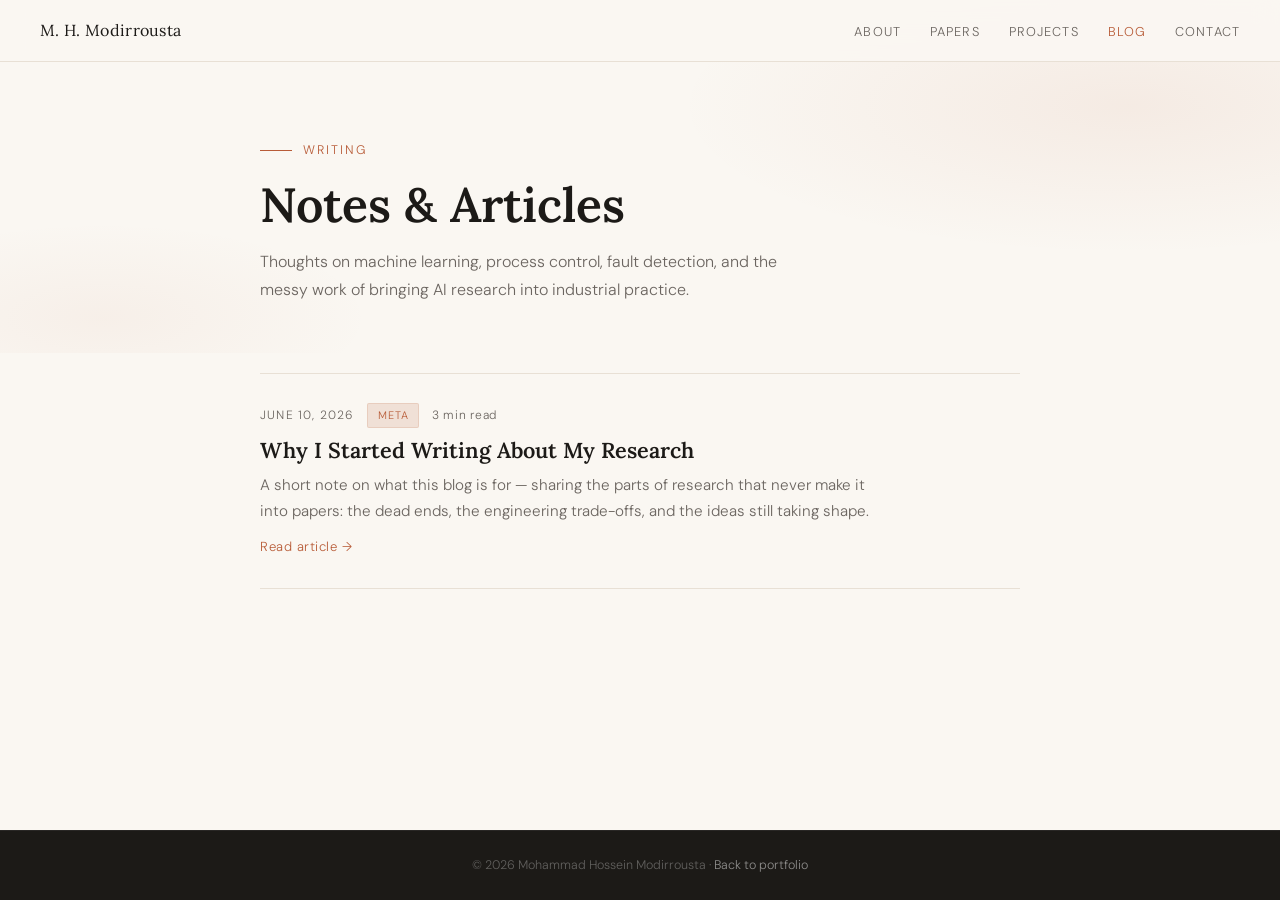
==== blog.html @ 7371b6be "Add initial blog.html structure and styles" ====
<!DOCTYPE html>
<html lang="en">
<head>
  <meta charset="UTF-8" />
  <meta name="viewport" content="width=device-width, initial-scale=1.0"/>
  <title>Blog · Mohammad Hossein Modirrousta</title>
  <meta name="description" content="Notes and articles by Mohammad Hossein Modirrousta on machine learning, process control, fault detection, and causal discovery."/>
  <link href="https://fonts.googleapis.com/css2?family=Lora:ital,wght@0,400;0,600;1,400&family=DM+Sans:wght@300;400;500&display=swap" rel="stylesheet"/>
  <style>
    *, *::before, *::after { box-sizing: border-box; margin: 0; padding: 0; }

    :root {
      --cream: #faf7f2;
      --warm-white: #fff9f3;
      --ink: #1c1a17;
      --muted: #6b6560;
      --accent: #b85c38;
      --accent-light: #f0e0d6;
      --border: #e8e0d5;
      --section-bg: #f5f0e8;
    }

    html { scroll-behavior: smooth; }

    body {
      background: var(--cream);
      color: var(--ink);
      font-family: 'DM Sans', sans-serif;
      font-weight: 300;
      line-height: 1.7;
      overflow-x: hidden;
      min-height: 100vh;
      display: flex; flex-direction: column;
    }

    /* ── NAV ── */
    nav {
      position: fixed; top: 0; left: 0; right: 0;
      background: rgba(250,247,242,0.92);
      backdrop-filter: blur(12px);
      border-bottom: 1px solid var(--border);
      z-index: 100;
      padding: 0 2.5rem;
      display: flex; align-items: center; justify-content: space-between;
      height: 62px;
      transition: box-shadow 0.3s;
    }
    nav.scrolled { box-shadow: 0 2px 20px rgba(0,0,0,0.08); }
    .nav-name {
      font-family: 'Lora', serif;
      font-size: 1rem;
      letter-spacing: 0.02em;
      color: var(--ink);
      text-decoration: none;
    }
    .nav-links { display: flex; gap: 1.8rem; list-style: none; align-items: center; }
    .nav-links a {
      text-decoration: none;
      font-size: 0.8rem;
      letter-spacing: 0.09em;
      text-transform: uppercase;
      color: var(--muted);
      transition: color 0.2s;
      position: relative;
    }
    .nav-links a::after {
      content: ''; position: absolute; bottom: -3px; left: 0; right: 0;
      height: 1.5px; background: var(--accent);
      transform: scaleX(0); transform-origin: left;
      transition: transform 0.25s ease;
    }
    .nav-links a:hover { color: var(--accent); }
    .nav-links a:hover::after { transform: scaleX(1); }
    .nav-links a.nav-active { color: var(--accent); }

    /* ── BLOG HEADER ── */
    .blog-head {
      padding: 140px 2.5rem 50px;
      position: relative; overflow: hidden;
    }
    .blog-head-bg {
      position: absolute; inset: 0;
      background:
        radial-gradient(ellipse 50% 60% at 88% 30%, rgba(184,92,56,0.08) 0%, transparent 70%),
        radial-gradient(ellipse 35% 45% at 8% 90%, rgba(184,92,56,0.05) 0%, transparent 60%);
      pointer-events: none;
    }
    .blog-head-inner { max-width: 760px; margin: 0 auto; position: relative; }
    .blog-eyebrow {
      font-size: 0.78rem; letter-spacing: 0.16em;
      text-transform: uppercase; color: var(--accent);
      margin-bottom: 1rem;
      display: flex; align-items: center; gap: 0.7rem;
    }
    .blog-eyebrow::before {
      content: ''; display: block; width: 32px; height: 1px;
      background: var(--accent);
    }
    .blog-head h1 {
      font-family: 'Lora', serif;
      font-size: clamp(2rem, 4vw, 3rem);
      font-weight: 600; line-height: 1.15;
      margin-bottom: 1rem; color: var(--ink);
    }
    .blog-head p {
      font-size: 1rem; color: var(--muted); max-width: 540px;
    }

    /* ── POST LIST ── */
    .posts-wrap { flex: 1; padding: 20px 2.5rem 90px; }
    .posts-inner { max-width: 760px; margin: 0 auto; }

    .post-row {
      display: block; text-decoration: none; color: inherit;
      padding: 1.8rem 0;
      border-top: 1px solid var(--border);
      transition: padding-left 0.2s ease;
    }
    .posts-inner .post-row:last-child { border-bottom: 1px solid var(--border); }
    .post-row:hover { padding-left: 0.5rem; }
    .post-meta {
      display: flex; align-items: center; gap: 0.8rem;
      font-size: 0.75rem; letter-spacing: 0.06em;
      color: var(--muted); margin-bottom: 0.5rem;
      flex-wrap: wrap;
    }
    .post-date { text-transform: uppercase; letter-spacing: 0.1em; }
    .post-tag {
      background: var(--accent-light); color: var(--accent);
      font-size: 0.68rem; letter-spacing: 0.08em; text-transform: uppercase;
      padding: 0.15rem 0.6rem; border-radius: 2px;
      border: 1px solid rgba(184,92,56,0.15);
    }
    .post-readtime { color: var(--muted); }
    .post-row h2 {
      font-family: 'Lora', serif;
      font-size: 1.35rem; font-weight: 600;
      line-height: 1.35; margin-bottom: 0.5rem; color: var(--ink);
      transition: color 0.2s;
    }
    .post-row:hover h2 { color: var(--accent); }
    .post-excerpt { font-size: 0.95rem; color: var(--muted); max-width: 620px; }
    .post-arrow {
      display: inline-block; margin-top: 0.7rem;
      font-size: 0.82rem; color: var(--accent); letter-spacing: 0.04em;
    }

    .empty-note {
      padding: 2rem 0; border-top: 1px solid var(--border);
      color: var(--muted); font-size: 0.95rem;
    }

    /* ── FOOTER ── */
    footer {
      background: var(--ink);
      border-top: 1px solid rgba(255,255,255,0.06);
      padding: 1.5rem 2rem; text-align: center;
      font-size: 0.78rem; color: rgba(255,255,255,0.3);
    }
    footer a { color: rgba(255,255,255,0.5); text-decoration: none; }
    footer a:hover { color: var(--accent); }

    @media (max-width: 720px) {
      nav { padding: 0 1rem; }
      .nav-links { gap: 1rem; font-size: 0.72rem; }
      .blog-head { padding: 120px 1.5rem 40px; }
      .posts-wrap { padding: 10px 1.5rem 70px; }
    }
  </style>
</head>
<body>

<!-- NAV -->
<nav id="navbar">
  <a href="index.html" class="nav-name">M. H. Modirrousta</a>
  <ul class="nav-links">
    <li><a href="index.html#about">About</a></li>
    <li><a href="index.html#papers">Papers</a></li>
    <li><a href="index.html#projects">Projects</a></li>
    <li><a href="blog.html" class="nav-active">Blog</a></li>
    <li><a href="index.html#contact">Contact</a></li>
  </ul>
</nav>

<!-- HEADER -->
<header class="blog-head">
  <div class="blog-head-bg"></div>
  <div class="blog-head-inner">
    <div class="blog-eyebrow">Writing</div>
    <h1>Notes &amp; Articles</h1>
    <p>Thoughts on machine learning, process control, fault detection, and the messy work of bringing AI research into industrial practice.</p>
  </div>
</header>

<!-- POST LIST -->
<main class="posts-wrap">
  <div class="posts-inner">

    <!-- ════════════════════════════════════════════════════════════
         POST CARD — copy this block for each new post.
         Update: href, date, tag, read time, title, excerpt.
    ═════════════════════════════════════════════════════════════ -->
    <a href="posts/welcome.html" class="post-row">
      <div class="post-meta">
        <span class="post-date">June 10, 2026</span>
        <span class="post-tag">Meta</span>
        <span class="post-readtime">3 min read</span>
      </div>
      <h2>Why I Started Writing About My Research</h2>
      <p class="post-excerpt">A short note on what this blog is for — sharing the parts of research that never make it into papers: the dead ends, the engineering trade-offs, and the ideas still taking shape.</p>
      <span class="post-arrow">Read article →</span>
    </a>
    <!-- ════════════════════════════════════════════════════════════ -->

  </div>
</main>

<footer>
  © 2026 Mohammad Hossein Modirrousta · <a href="index.html">Back to portfolio</a>
</footer>

<script>
  window.addEventListener('scroll', () => {
    document.getElementById('navbar').classList.toggle('scrolled', window.scrollY > 20);
  });
</script>
</body>
</html>
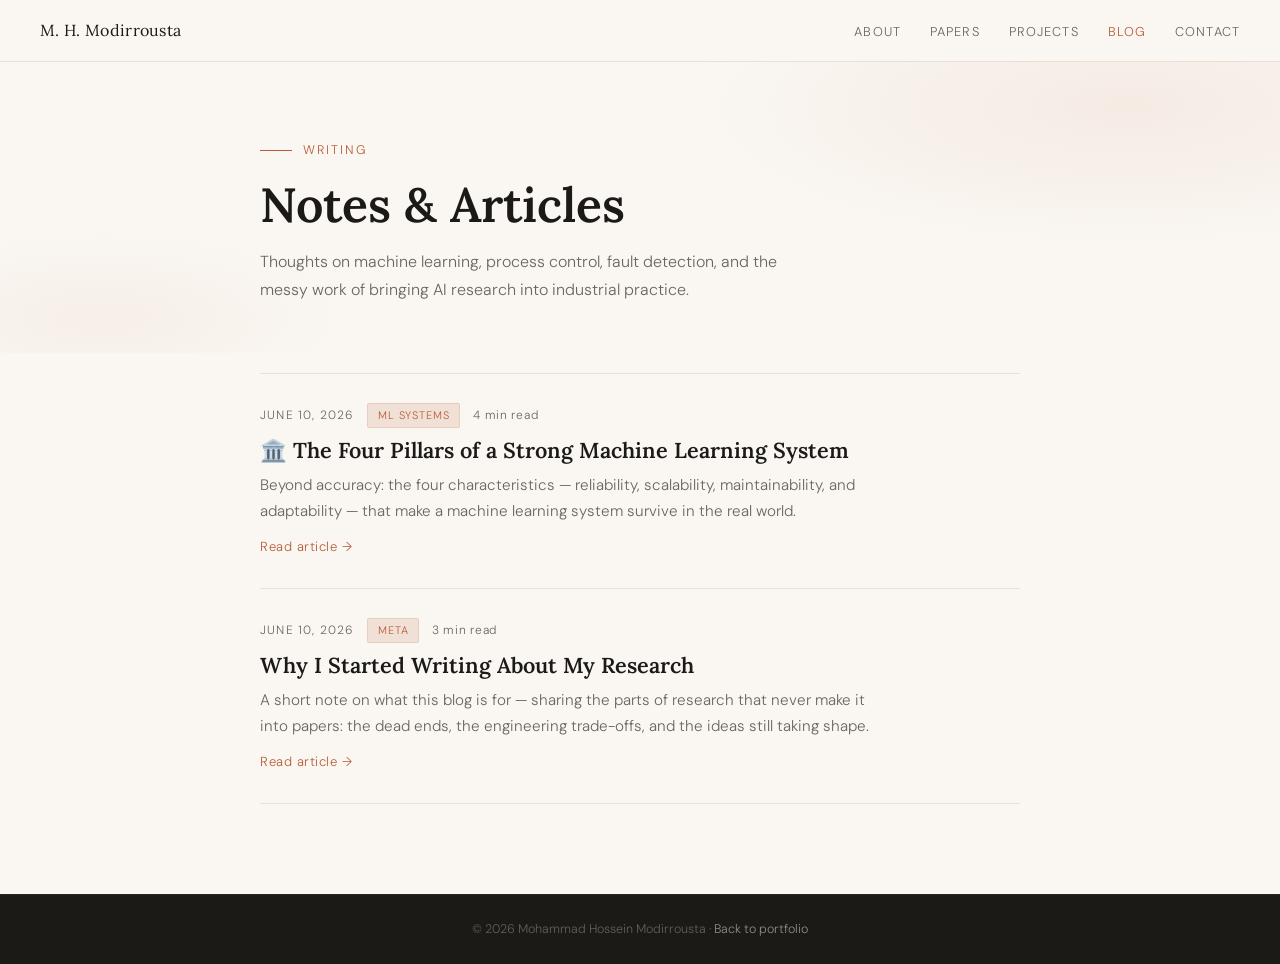
==== commit b3bd14ff: "Update blog.html" ====
--- a/blog.html
+++ b/blog.html
@@ -200,6 +200,17 @@
          POST CARD — copy this block for each new post.
          Update: href, date, tag, read time, title, excerpt.
     ═════════════════════════════════════════════════════════════ -->
+        <a href="posts/four-pillars-ml-systems.html" class="post-row">
+      <div class="post-meta">
+        <span class="post-date">June 10, 2026</span>
+        <span class="post-tag">ML Systems</span>
+        <span class="post-readtime">4 min read</span>
+      </div>
+      <h2>🏛️ The Four Pillars of a Strong Machine Learning System</h2>
+      <p class="post-excerpt">Beyond accuracy: the four characteristics — reliability, scalability, maintainability, and adaptability — that make a machine learning system survive in the real world.</p>
+      <span class="post-arrow">Read article →</span>
+    </a>
+    
     <a href="posts/welcome.html" class="post-row">
       <div class="post-meta">
         <span class="post-date">June 10, 2026</span>
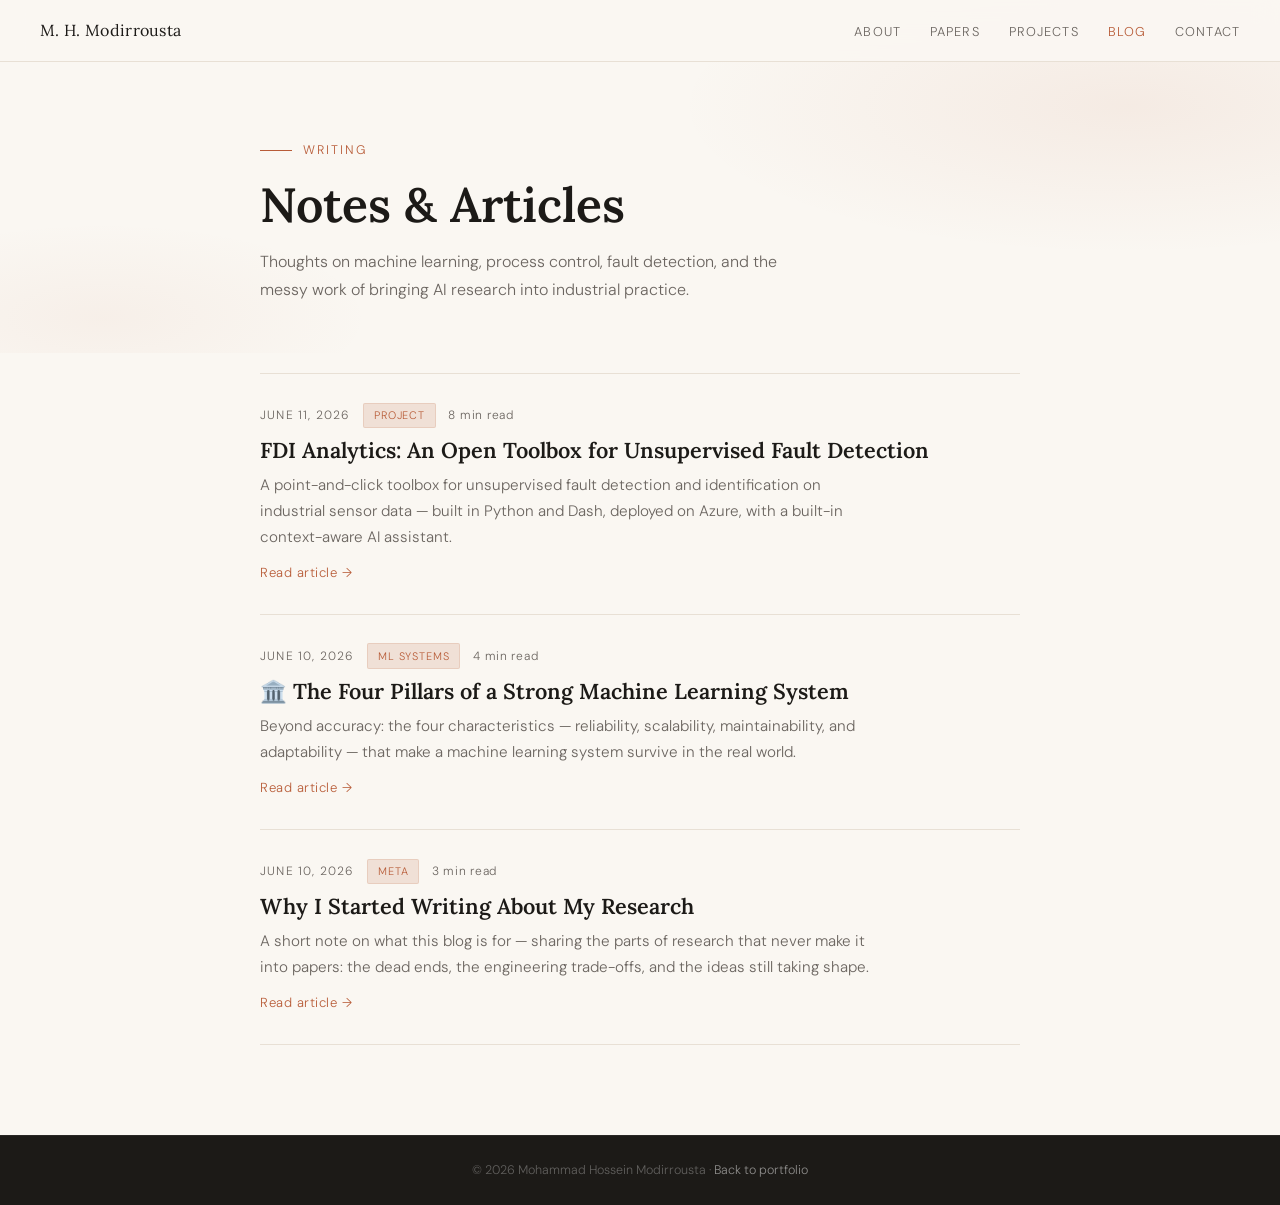
==== commit 3c18cee9: "Update blog.html" ====
--- a/blog.html
+++ b/blog.html
@@ -200,6 +200,17 @@
          POST CARD — copy this block for each new post.
          Update: href, date, tag, read time, title, excerpt.
     ═════════════════════════════════════════════════════════════ -->
+
+        <a href="posts/fdi-analytics-toolbox.html" class="post-row">
+      <div class="post-meta">
+        <span class="post-date">June 11, 2026</span>
+        <span class="post-tag">Project</span>
+        <span class="post-readtime">8 min read</span>
+      </div>
+      <h2>FDI Analytics: An Open Toolbox for Unsupervised Fault Detection</h2>
+      <p class="post-excerpt">A point-and-click toolbox for unsupervised fault detection and identification on industrial sensor data — built in Python and Dash, deployed on Azure, with a built-in context-aware AI assistant.</p>
+      <span class="post-arrow">Read article →</span>
+    </a>
         <a href="posts/four-pillars-ml-systems.html" class="post-row">
       <div class="post-meta">
         <span class="post-date">June 10, 2026</span>
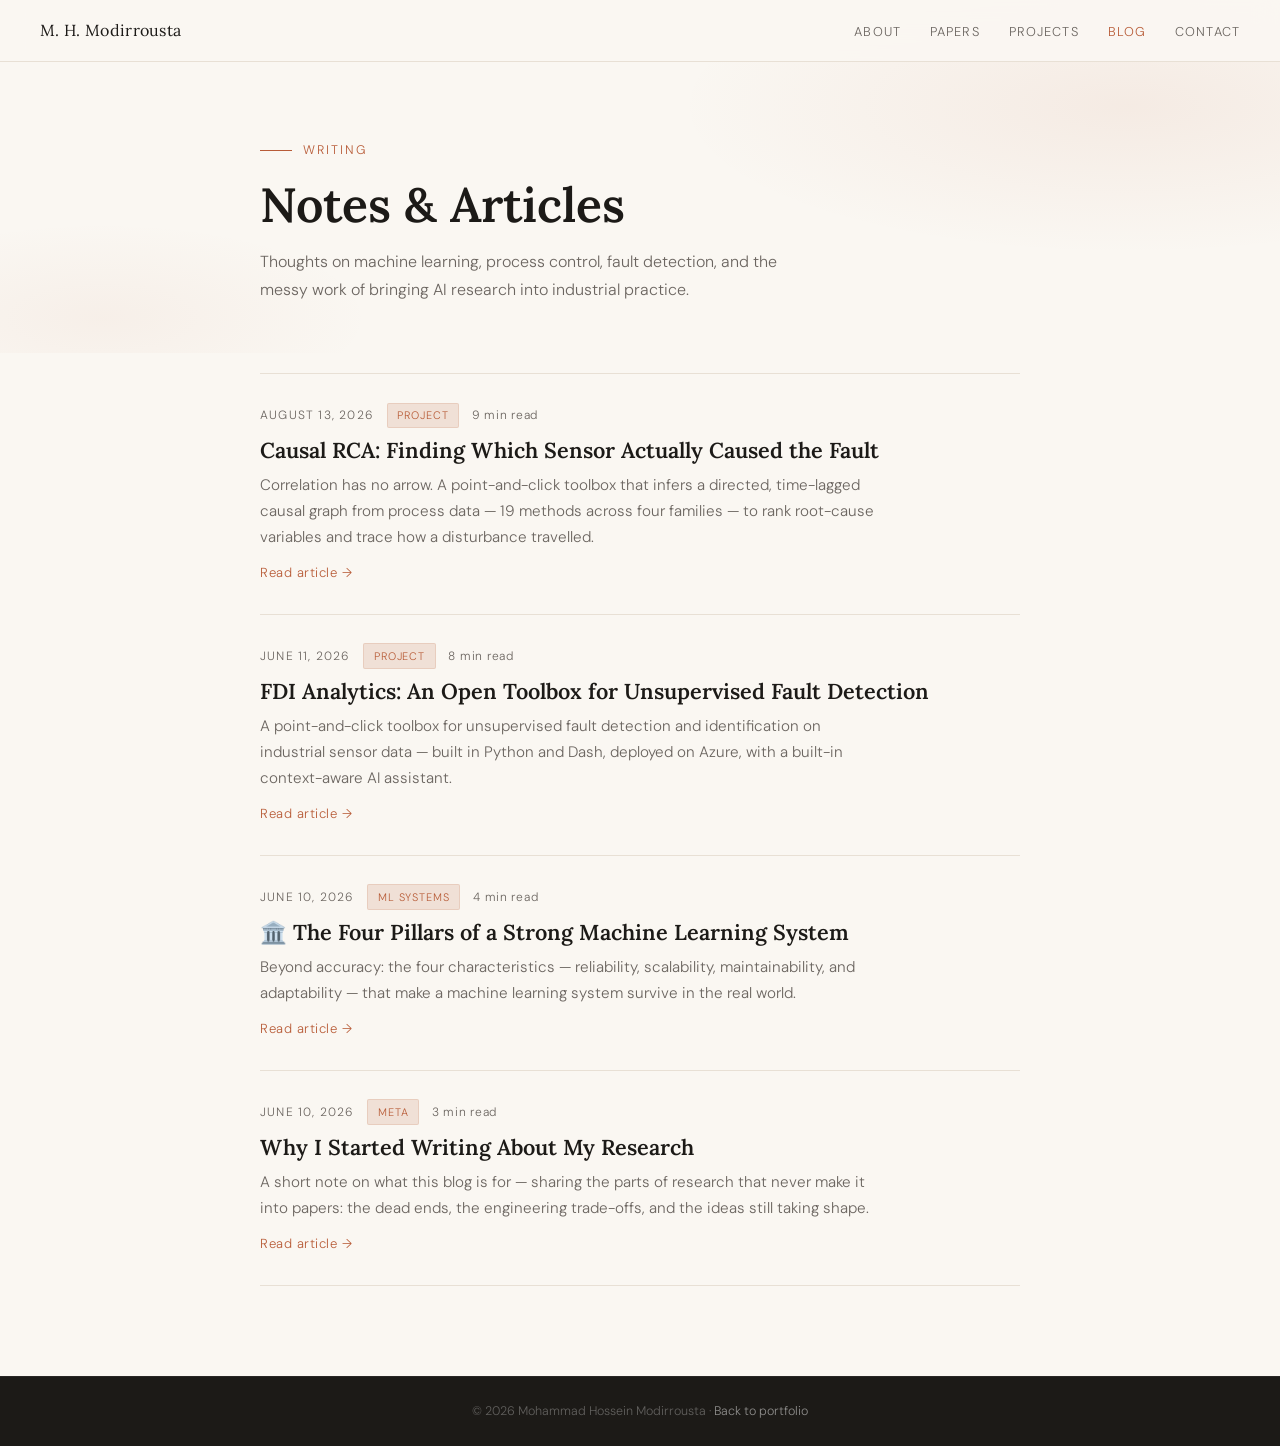
==== commit feb44840: "Update blog.html" ====
--- a/blog.html
+++ b/blog.html
@@ -201,6 +201,16 @@
          Update: href, date, tag, read time, title, excerpt.
     ═════════════════════════════════════════════════════════════ -->
 
+        <a href="posts/causal-rca-toolbox.html" class="post-row">
+      <div class="post-meta">
+        <span class="post-date">August 13, 2026</span>
+        <span class="post-tag">Project</span>
+        <span class="post-readtime">9 min read</span>
+      </div>
+      <h2>Causal RCA: Finding Which Sensor Actually Caused the Fault</h2>
+      <p class="post-excerpt">Correlation has no arrow. A point-and-click toolbox that infers a directed, time-lagged causal graph from process data — 19 methods across four families — to rank root-cause variables and trace how a disturbance travelled.</p>
+      <span class="post-arrow">Read article →</span>
+    </a>
         <a href="posts/fdi-analytics-toolbox.html" class="post-row">
       <div class="post-meta">
         <span class="post-date">June 11, 2026</span>
